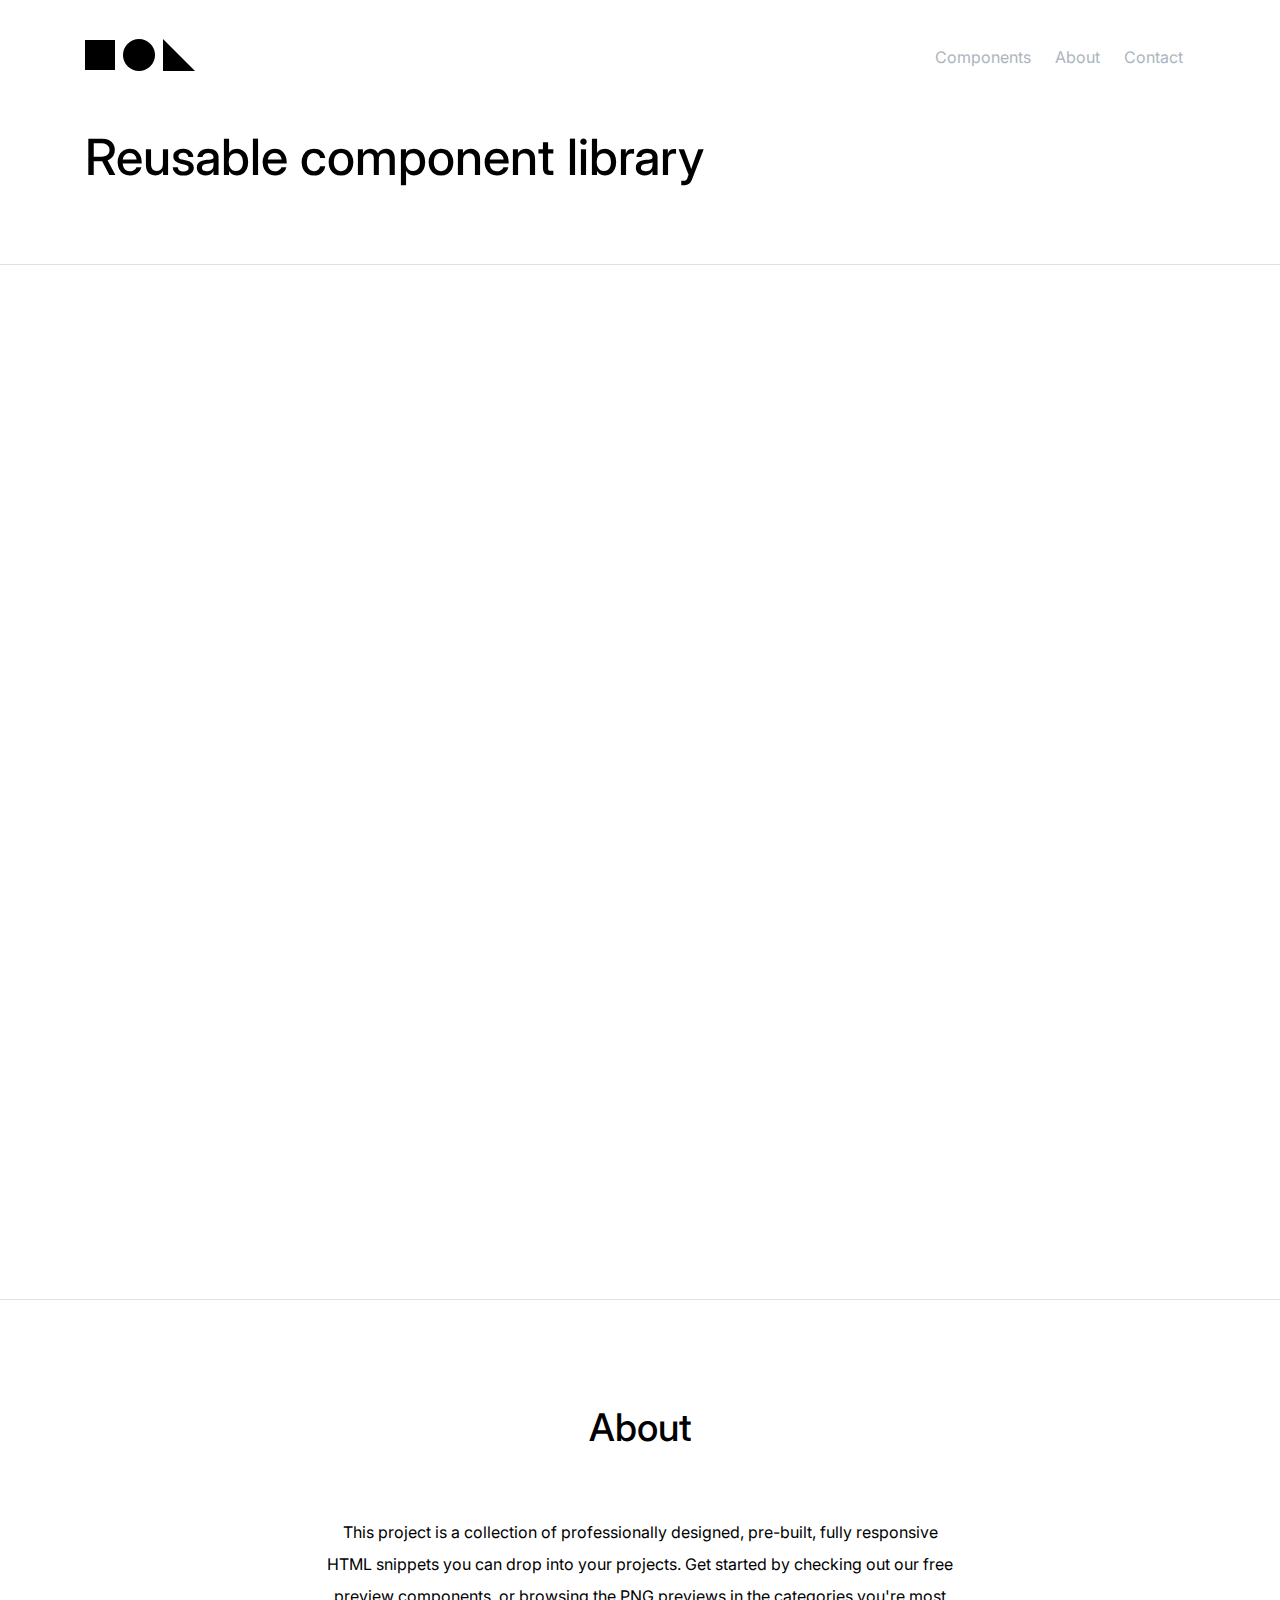
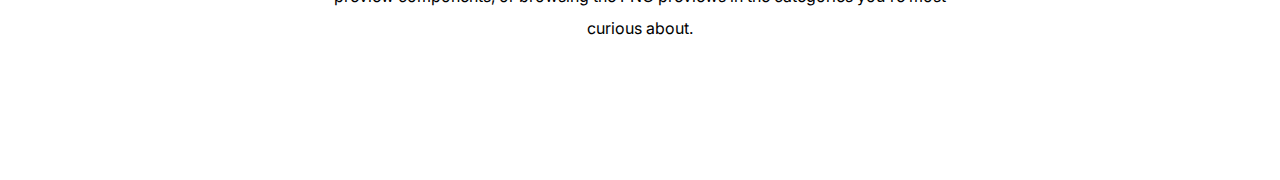
==== index.html @ dd619747 "lection-1 main page" ====
<!DOCTYPE html>
<!-- Главная страница -->
<html lang="ru">

<head>
    <link rel="stylesheet" href="./assets/css/main.css">
    <link rel="stylesheet" href="./components/header/header.css">
    <link rel="stylesheet" href="./components/page/page.css">
    <link rel="stylesheet" href="./components/footer/footer.css">
</head>

<body class="page">
    <header class="header">
        <div class="page__box  header_layout">
            <div class="menu menu_layout">
                <!-- Сделать меню списком! -->
                <div class="menu__logo menu__logo_layout">
                    
                        <a href="#" class="menu__logo-link">
                            <svg width="110" height="32" viewBox="0 0 110 32"  xmlns="http://www.w3.org/2000/svg">
                                <g>
                                <path d="m0 1h30v30h-30z"></path>
                                <rect height="32" rx="16" width="32" x="38"></rect>
                                <path d="m78 0 32 32h-32z"></path>
                                </g>
                            </svg>
                           
                            
                        </a>
                    
                </div>
                <ul class="menu__list menu__list_layout">
                    <li class="menu__list-item"><a href="#" class="menu__list-item-link">Components</a></li>
                    <li class="menu__list-item"><a href="#" class="menu__list-item-link">About</a></li>
                    <li class="menu__list-item"><a href="#" class="menu__list-item-link">Contact</a></li>
                </ul>
            </div>
            <h1 class="header__title header__title_layout">Reusable component library</h1>
        </div>
    </header>
    <main class="main">
        <div class="page__box">
            <section class="cards"></section>
        </div>
    </main>
    <footer class="footer">
        <div class="page__box footer_layout">
            <div class="footer__title footer_title_layout">About</div>
            <p class="footer__text footer__text_layout">This project is a collection of professionally designed, pre-built, fully responsive HTML snippets you can drop into your projects. Get started by checking out our free preview components, or browsing the PNG previews in the categories you're most curious about.</p>
        </div>
    </footer>
</body>

</html>
---- assets/css/main.css ----
@import '../fonts/fonts.css';
@import './normalise.css';

:root {
    --white: #ffffff;
    --black: #212429;
    --pink: #F784AD;
    --purple: #7048E8;
    --blue: #374FC7;
    --red: #F03D3E;
    --grey-1: #F8F9FA;
    --grey-2: #DDE2E5;
    --grey-3: #ACB5BD;
    --grey-4: #495057;

    --error: var(--red);
    --success: var(--blue);

    --primary: var(--blue);
    --secondary: var(--purple);
}

* {
    font-family: 'Roboto', sans-serif;
}
---- components/header/header.css ----
.header {
    width: 100%;
    background-color: #fff;
}

.header_layout {
    display: flex;
    flex-direction: column;
}

.menu_layout {
    display: flex;
    align-items: center;
    justify-content: space-between;
    padding: 25px 0 0;
}

.menu__logo_layout {
    display: flex;
}

.menu__logo-link {
    text-decoration: none;
}

.menu__list {
    list-style: none;
}

.menu__list_layout {
    display: flex;
    align-items: center;
}

.menu__list-item {
    padding: 0 12px;
}

.menu__list-item-link {
    font-family: Inter;
    font-weight: 400;
    font-style: normal;
    font-size: 1em;
    line-height: 2em;
    text-decoration: none;
    color: var(--grey-3);
}

.menu__list-item-link:hover {
    color: #212429;
}

.header__title {
    font-family: Inter;
    font-weight: 500;
    font-style: normal;
    font-size: 3.125em;
    margin: 0;
}

.header__title_layout {
    padding: 40px 0 77px;
}
---- components/page/page.css ----
.main {
height: 1036px;
border-top: 1px solid var(--grey-2);
border-bottom: 1px solid var(--grey-2);
}
---- components/footer/footer.css ----
.footer_layout {
    display: flex;
    flex-direction: column;
    align-items: center;
}

.footer__title{
    font-family: Inter;
    font-style: normal;
    font-weight: 500;
    font-size: 2.375em;
    line-height: 3em;
}

.footer_title_layout {
    padding: 70px 0 32px;
}

.footer__text {
    font-family: Inter;
    font-style: normal;
    font-weight: 400;
    font-size: 1em;
    line-height: 2em;
    text-align: center;
}

.footer__text_layout {
    width: 57.5%;
    padding: 0 0 136px;
    margin: 0;
}
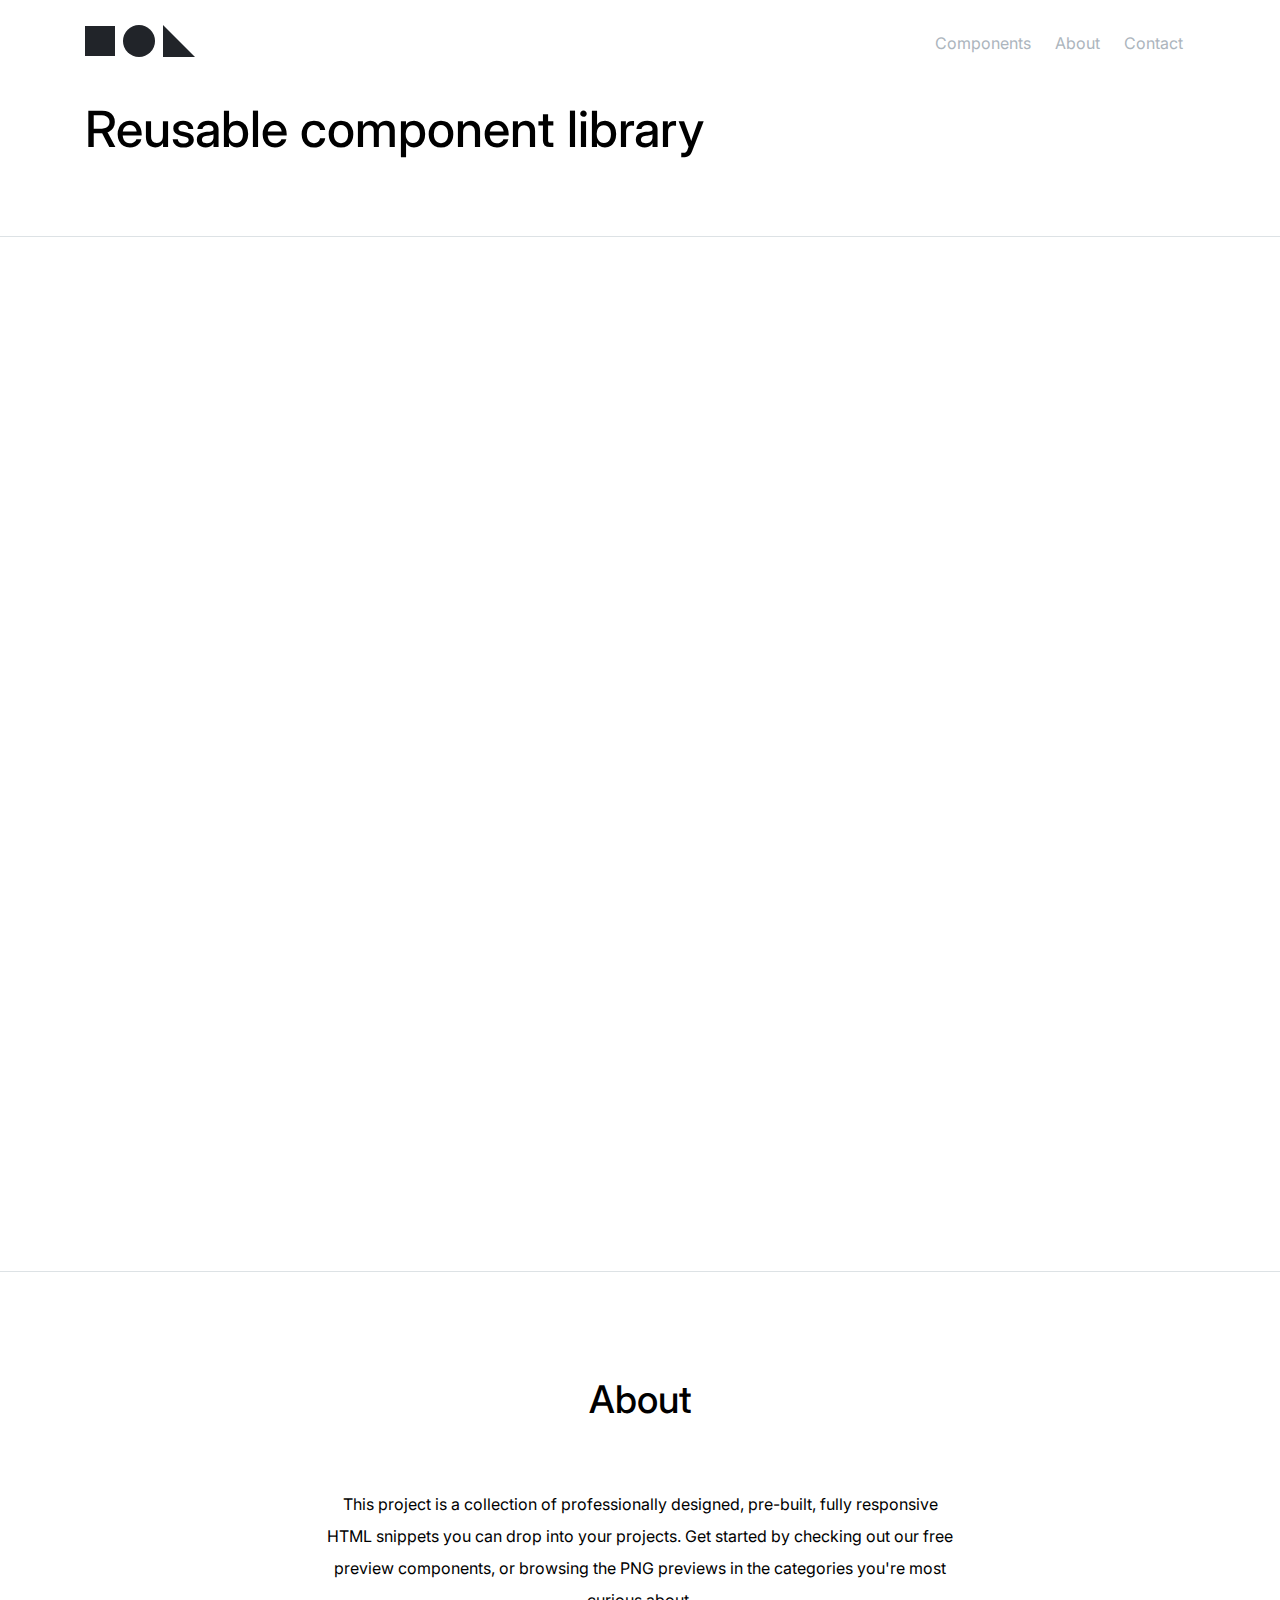
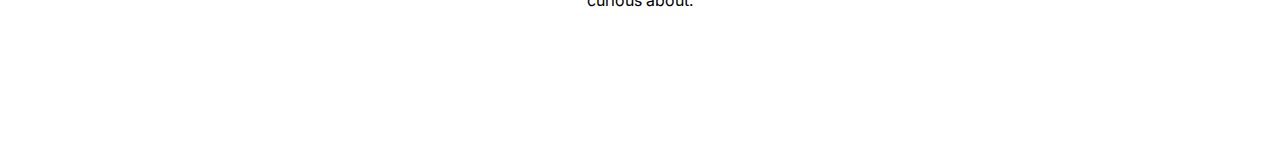
==== commit c21e4594: "Fixed <nav> and added nav component" ====
--- a/index.html
+++ b/index.html
@@ -5,6 +5,7 @@
 <head>
     <link rel="stylesheet" href="./assets/css/main.css">
     <link rel="stylesheet" href="./components/header/header.css">
+    <link rel="stylesheet" href="./components/nav/nav.css">
     <link rel="stylesheet" href="./components/page/page.css">
     <link rel="stylesheet" href="./components/footer/footer.css">
 </head>
@@ -12,28 +13,23 @@
 <body class="page">
     <header class="header">
         <div class="page__box  header_layout">
-            <div class="menu menu_layout">
-                <!-- Сделать меню списком! -->
-                <div class="menu__logo menu__logo_layout">
-                    
-                        <a href="#" class="menu__logo-link">
-                            <svg width="110" height="32" viewBox="0 0 110 32"  xmlns="http://www.w3.org/2000/svg">
-                                <g>
-                                <path d="m0 1h30v30h-30z"></path>
-                                <rect height="32" rx="16" width="32" x="38"></rect>
-                                <path d="m78 0 32 32h-32z"></path>
-                                </g>
+            <div class="header__inner-wrap header__inner-wrap_layuot">
+                <div class="header__logo header__logo_layout">
+                    <a href="#" class="header__logo-link">
+                        <svg width="110" height="32" viewBox="0 0 110 32" fill="none" xmlns="http://www.w3.org/2000/svg">
+                            <rect y="1" width="30" height="30" fill="#212429"/>
+                            <rect x="38" width="32" height="32" rx="16" fill="#212429"/>
+                            <path d="M78 0L110 32H78V0Z" fill="#212429"/>
                             </svg>
-                           
-                            
-                        </a>
-                    
+                    </a>
                 </div>
-                <ul class="menu__list menu__list_layout">
-                    <li class="menu__list-item"><a href="#" class="menu__list-item-link">Components</a></li>
-                    <li class="menu__list-item"><a href="#" class="menu__list-item-link">About</a></li>
-                    <li class="menu__list-item"><a href="#" class="menu__list-item-link">Contact</a></li>
-                </ul>
+                <nav class="menu">
+                    <ul class="menu__list menu__list_layout">
+                        <li class="menu__list-item"><a href="#" class="menu__list-item-link">Components</a></li>
+                        <li class="menu__list-item"><a href="#" class="menu__list-item-link">About</a></li>
+                        <li class="menu__list-item"><a href="#" class="menu__list-item-link">Contact</a></li>
+                    </ul>
+                </nav>
             </div>
             <h1 class="header__title header__title_layout">Reusable component library</h1>
         </div>
@@ -46,7 +42,10 @@
     <footer class="footer">
         <div class="page__box footer_layout">
             <div class="footer__title footer_title_layout">About</div>
-            <p class="footer__text footer__text_layout">This project is a collection of professionally designed, pre-built, fully responsive HTML snippets you can drop into your projects. Get started by checking out our free preview components, or browsing the PNG previews in the categories you're most curious about.</p>
+            <p class="footer__text footer__text_layout">This project is a collection of professionally designed,
+                pre-built, fully responsive HTML snippets you can drop into your projects. Get started by checking out
+                our free preview components, or browsing the PNG previews in the categories you're most curious about.
+            </p>
         </div>
     </footer>
 </body>
--- a/components/header/header.css
+++ b/components/header/header.css
@@ -8,47 +8,22 @@
     flex-direction: column;
 }
 
-.menu_layout {
+.header__inner-wrap_layuot {
     display: flex;
     align-items: center;
     justify-content: space-between;
     padding: 25px 0 0;
 }
 
-.menu__logo_layout {
+.header__logo_layout {
     display: flex;
 }
 
-.menu__logo-link {
+.header__logo-link {
     text-decoration: none;
 }
 
-.menu__list {
-    list-style: none;
-}
 
-.menu__list_layout {
-    display: flex;
-    align-items: center;
-}
-
-.menu__list-item {
-    padding: 0 12px;
-}
-
-.menu__list-item-link {
-    font-family: Inter;
-    font-weight: 400;
-    font-style: normal;
-    font-size: 1em;
-    line-height: 2em;
-    text-decoration: none;
-    color: var(--grey-3);
-}
-
-.menu__list-item-link:hover {
-    color: #212429;
-}
 
 .header__title {
     font-family: Inter;
--- a/components/nav/nav.css
+++ b/components/nav/nav.css
@@ -0,0 +1,28 @@
+.menu__list {
+    list-style: none;
+}
+
+.menu__list_layout {
+    display: flex;
+    align-items: center;
+    padding: 0;
+    margin: 0;
+}
+
+.menu__list-item {
+    padding: 0 12px;
+}
+
+.menu__list-item-link {
+    font-family: Inter;
+    font-weight: 400;
+    font-style: normal;
+    font-size: 1em;
+    line-height: 2em;
+    text-decoration: none;
+    color: var(--grey-3);
+}
+
+.menu__list-item-link:hover {
+    color: #212429;
+}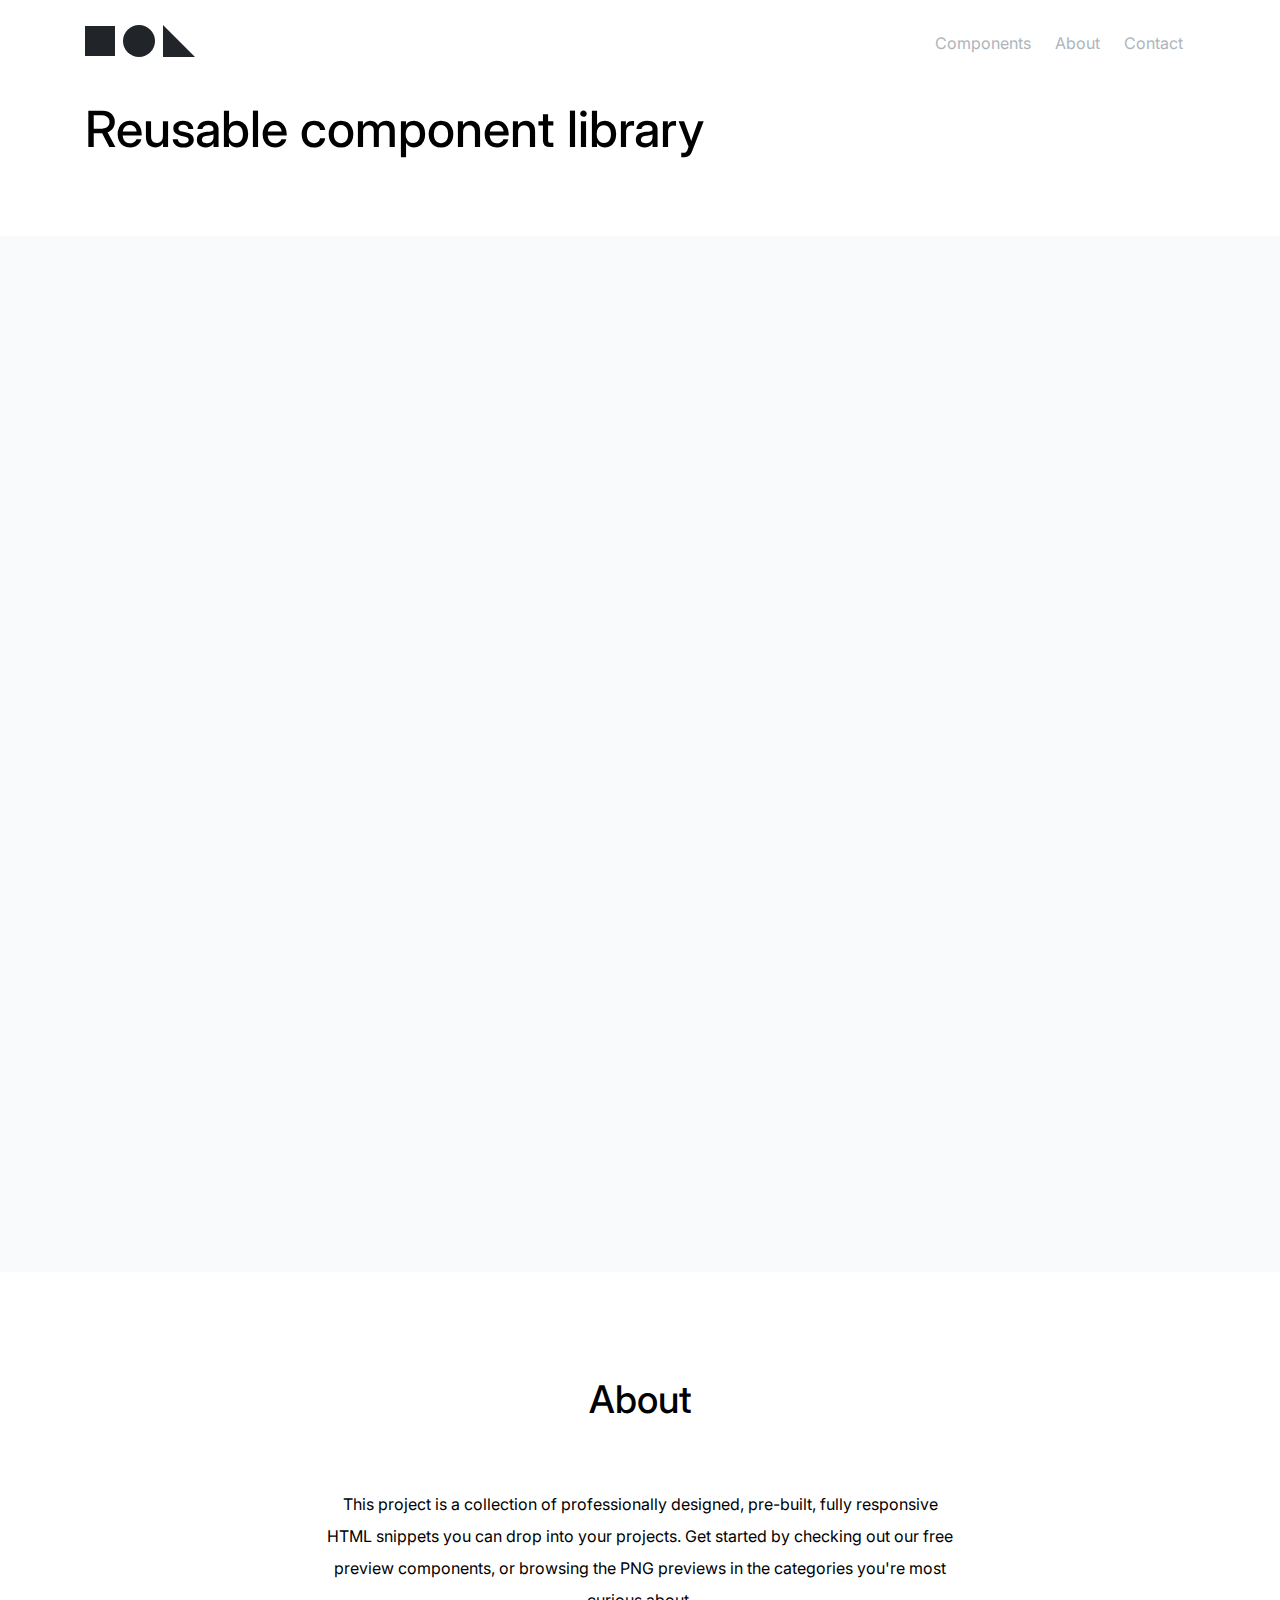
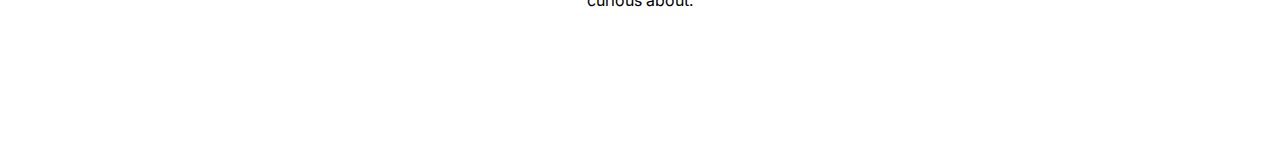
==== commit 97267c57: "Removed max-width for .page, added var css for background section <main></main>" ====
--- a/index.html
+++ b/index.html
@@ -11,8 +11,8 @@
 </head>
 
 <body class="page">
-    <header class="header">
-        <div class="page__box  header_layout">
+    <header class="header header_layout">
+        <div class="page__box">
             <div class="header__inner-wrap header__inner-wrap_layuot">
                 <div class="header__logo header__logo_layout">
                     <a href="#" class="header__logo-link">
@@ -23,7 +23,7 @@
                             </svg>
                     </a>
                 </div>
-                <nav class="menu">
+                <nav class="menu menu_layout">
                     <ul class="menu__list menu__list_layout">
                         <li class="menu__list-item"><a href="#" class="menu__list-item-link">Components</a></li>
                         <li class="menu__list-item"><a href="#" class="menu__list-item-link">About</a></li>
@@ -40,12 +40,14 @@
         </div>
     </main>
     <footer class="footer">
-        <div class="page__box footer_layout">
-            <div class="footer__title footer_title_layout">About</div>
+        <div class="page__box">
+            <div class="footer__inner-wrap footer__inner-wrap_layuot">
+                <h2 class="footer__title footer_title_layout">About</h2>
             <p class="footer__text footer__text_layout">This project is a collection of professionally designed,
                 pre-built, fully responsive HTML snippets you can drop into your projects. Get started by checking out
                 our free preview components, or browsing the PNG previews in the categories you're most curious about.
             </p>
+            </div>
         </div>
     </footer>
 </body>
--- a/assets/css/main.css
+++ b/assets/css/main.css
@@ -18,6 +18,8 @@
 
     --primary: var(--blue);
     --secondary: var(--purple);
+
+    --bgColor-mainSection: #F9FAFC;
 }
 
 * {
--- a/components/page/page.css
+++ b/components/page/page.css
@@ -1,5 +1,4 @@
 .main {
 height: 1036px;
-border-top: 1px solid var(--grey-2);
-border-bottom: 1px solid var(--grey-2);
+background-color: var(--bgColor-mainSection);
 }--- a/components/footer/footer.css
+++ b/components/footer/footer.css
@@ -1,4 +1,4 @@
-.footer_layout {
+.footer__inner-wrap_layuot {
     display: flex;
     flex-direction: column;
     align-items: center;
@@ -14,6 +14,7 @@
 
 .footer_title_layout {
     padding: 70px 0 32px;
+    margin: 0;
 }
 
 .footer__text {
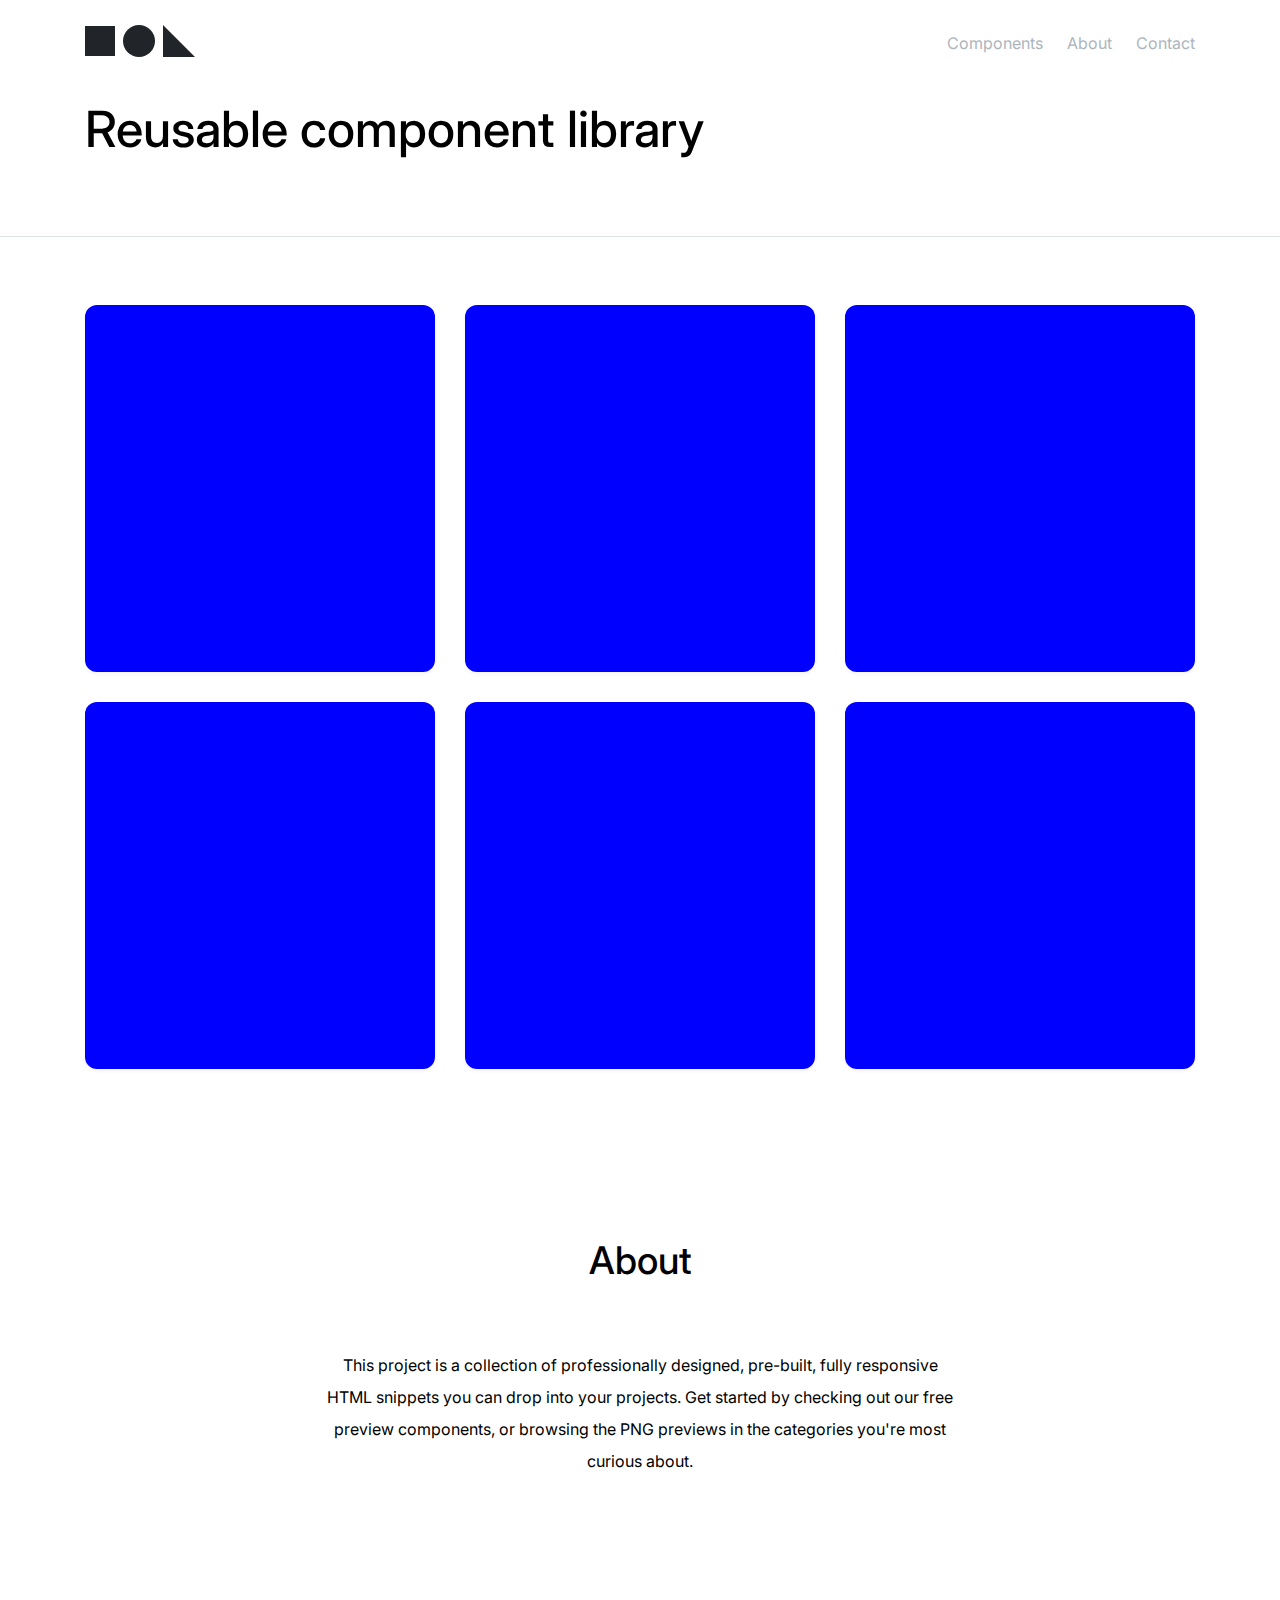
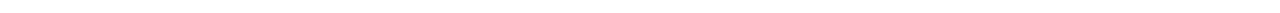
==== commit b293bcac: "Cards on the main page" ====
--- a/index.html
+++ b/index.html
@@ -3,51 +3,61 @@
 <html lang="ru">
 
 <head>
+    <meta name="viewport" content="width=device-width, initial-scale=1">
     <link rel="stylesheet" href="./assets/css/main.css">
     <link rel="stylesheet" href="./components/header/header.css">
     <link rel="stylesheet" href="./components/nav/nav.css">
     <link rel="stylesheet" href="./components/page/page.css">
+    <link rel="stylesheet" href="./components/preview/preview-flex.css">
     <link rel="stylesheet" href="./components/footer/footer.css">
 </head>
 
 <body class="page">
-    <header class="header header_layout">
-        <div class="page__box">
-            <div class="header__inner-wrap header__inner-wrap_layuot">
-                <div class="header__logo header__logo_layout">
+    <header class="header">
+        <div class="page__box header__layuot">
+            <div class="header__container">
+                <div class="header__logo">
                     <a href="#" class="header__logo-link">
-                        <svg width="110" height="32" viewBox="0 0 110 32" fill="none" xmlns="http://www.w3.org/2000/svg">
-                            <rect y="1" width="30" height="30" fill="#212429"/>
-                            <rect x="38" width="32" height="32" rx="16" fill="#212429"/>
-                            <path d="M78 0L110 32H78V0Z" fill="#212429"/>
-                            </svg>
+                        <svg width="110" height="32" viewBox="0 0 110 32" fill="none"
+                            xmlns="http://www.w3.org/2000/svg">
+                            <rect y="1" width="30" height="30" fill="#212429" />
+                            <rect x="38" width="32" height="32" rx="16" fill="#212429" />
+                            <path d="M78 0L110 32H78V0Z" fill="#212429" />
+                        </svg>
                     </a>
                 </div>
-                <nav class="menu menu_layout">
-                    <ul class="menu__list menu__list_layout">
-                        <li class="menu__list-item"><a href="#" class="menu__list-item-link">Components</a></li>
-                        <li class="menu__list-item"><a href="#" class="menu__list-item-link">About</a></li>
-                        <li class="menu__list-item"><a href="#" class="menu__list-item-link">Contact</a></li>
+                <nav class="menu">
+                    <ul class="menu__list">
+                        <li class="menu__item"><a href="#" class="menu__item-link">Components</a></li>
+                        <li class="menu__item"><a href="#" class="menu__item-link">About</a></li>
+                        <li class="menu__item"><a href="#" class="menu__item-link">Contact</a></li>
                     </ul>
                 </nav>
             </div>
-            <h1 class="header__title header__title_layout">Reusable component library</h1>
+            <h1 class="header__title">Reusable component library</h1>
         </div>
     </header>
     <main class="main">
-        <div class="page__box">
-            <section class="cards"></section>
+        <div class="preview-flex">
+            <div class="page__box">
+                <div class="preview-flex_container">
+                    <div class="preview-flex__card"></div>
+                    <div class="preview-flex__card"></div>
+                    <div class="preview-flex__card"></div>
+                    <div class="preview-flex__card"></div>
+                    <div class="preview-flex__card"></div>
+                    <div class="preview-flex__card"></div>
+                </div>
+            </div>
         </div>
     </main>
     <footer class="footer">
-        <div class="page__box">
-            <div class="footer__inner-wrap footer__inner-wrap_layuot">
-                <h2 class="footer__title footer_title_layout">About</h2>
-            <p class="footer__text footer__text_layout">This project is a collection of professionally designed,
+        <div class="page__box footer__layuot">
+            <h2 class="footer__title">About</h2>
+            <p class="footer__description">This project is a collection of professionally designed,
                 pre-built, fully responsive HTML snippets you can drop into your projects. Get started by checking out
                 our free preview components, or browsing the PNG previews in the categories you're most curious about.
             </p>
-            </div>
         </div>
     </footer>
 </body>
--- a/assets/css/main.css
+++ b/assets/css/main.css
@@ -19,8 +19,9 @@
     --primary: var(--blue);
     --secondary: var(--purple);
 
-    --bgColor-mainSection: #F9FAFC;
+    --text-secondary: var(--grey-3);
 }
+
 
 * {
     font-family: 'Roboto', sans-serif;
--- a/components/header/header.css
+++ b/components/header/header.css
@@ -1,29 +1,25 @@
 .header {
     width: 100%;
-    background-color: #fff;
+    background-color: var(--white);
+    border-bottom: 1px solid var(--grey-2);
 }
 
-.header_layout {
+.header__layuot {
     display: flex;
     flex-direction: column;
+    padding-top: 25px;
 }
 
-.header__inner-wrap_layuot {
+.header__container {
     display: flex;
     align-items: center;
     justify-content: space-between;
-    padding: 25px 0 0;
-}
-
-.header__logo_layout {
-    display: flex;
 }
 
 .header__logo-link {
+    display: block;
     text-decoration: none;
 }
-
-
 
 .header__title {
     font-family: Inter;
@@ -31,8 +27,5 @@
     font-style: normal;
     font-size: 3.125em;
     margin: 0;
-}
-
-.header__title_layout {
     padding: 40px 0 77px;
 }--- a/components/nav/nav.css
+++ b/components/nav/nav.css
@@ -1,19 +1,16 @@
 .menu__list {
+    display: flex;
+    align-items: center;
+    padding: 0;
+    margin: 0 0 0 1.875em;;
     list-style: none;
 }
 
-.menu__list_layout {
-    display: flex;
-    align-items: center;
-    padding: 0;
-    margin: 0;
+.menu__item {
+    margin-left: 24px;;
 }
 
-.menu__list-item {
-    padding: 0 12px;
-}
-
-.menu__list-item-link {
+.menu__item-link {
     font-family: Inter;
     font-weight: 400;
     font-style: normal;
@@ -23,6 +20,6 @@
     color: var(--grey-3);
 }
 
-.menu__list-item-link:hover {
-    color: #212429;
+.menu__item-link:hover {
+    color: var(--menu-hover-color);
 }--- a/components/page/page.css
+++ b/components/page/page.css
@@ -1,4 +1,3 @@
 .main {
-height: 1036px;
-background-color: var(--bgColor-mainSection);
+    background-color: var(--bgColor-mainSection);
 }--- a/components/preview/preview-flex.css
+++ b/components/preview/preview-flex.css
@@ -0,0 +1,19 @@
+.preview-flex {
+    width: 100%;
+    padding: 53px 0 49px;
+}
+
+.preview-flex_container {
+    display: flex;
+    flex-wrap: wrap;
+    margin: 0 -15px;
+}
+
+.preview-flex__card {
+    flex: 1 1 30%;
+    height: 367px;
+    background: blue;
+    box-shadow: 0px 2px 4px rgba(33, 36, 41, 0.05);
+    border-radius: 12px;
+    margin: 15px;
+}
--- a/components/footer/footer.css
+++ b/components/footer/footer.css
@@ -1,4 +1,4 @@
-.footer__inner-wrap_layuot {
+.footer__layuot {
     display: flex;
     flex-direction: column;
     align-items: center;
@@ -10,23 +10,17 @@
     font-weight: 500;
     font-size: 2.375em;
     line-height: 3em;
-}
-
-.footer_title_layout {
     padding: 70px 0 32px;
     margin: 0;
 }
 
-.footer__text {
+.footer__description {
     font-family: Inter;
     font-style: normal;
     font-weight: 400;
     font-size: 1em;
     line-height: 2em;
     text-align: center;
-}
-
-.footer__text_layout {
     width: 57.5%;
     padding: 0 0 136px;
     margin: 0;
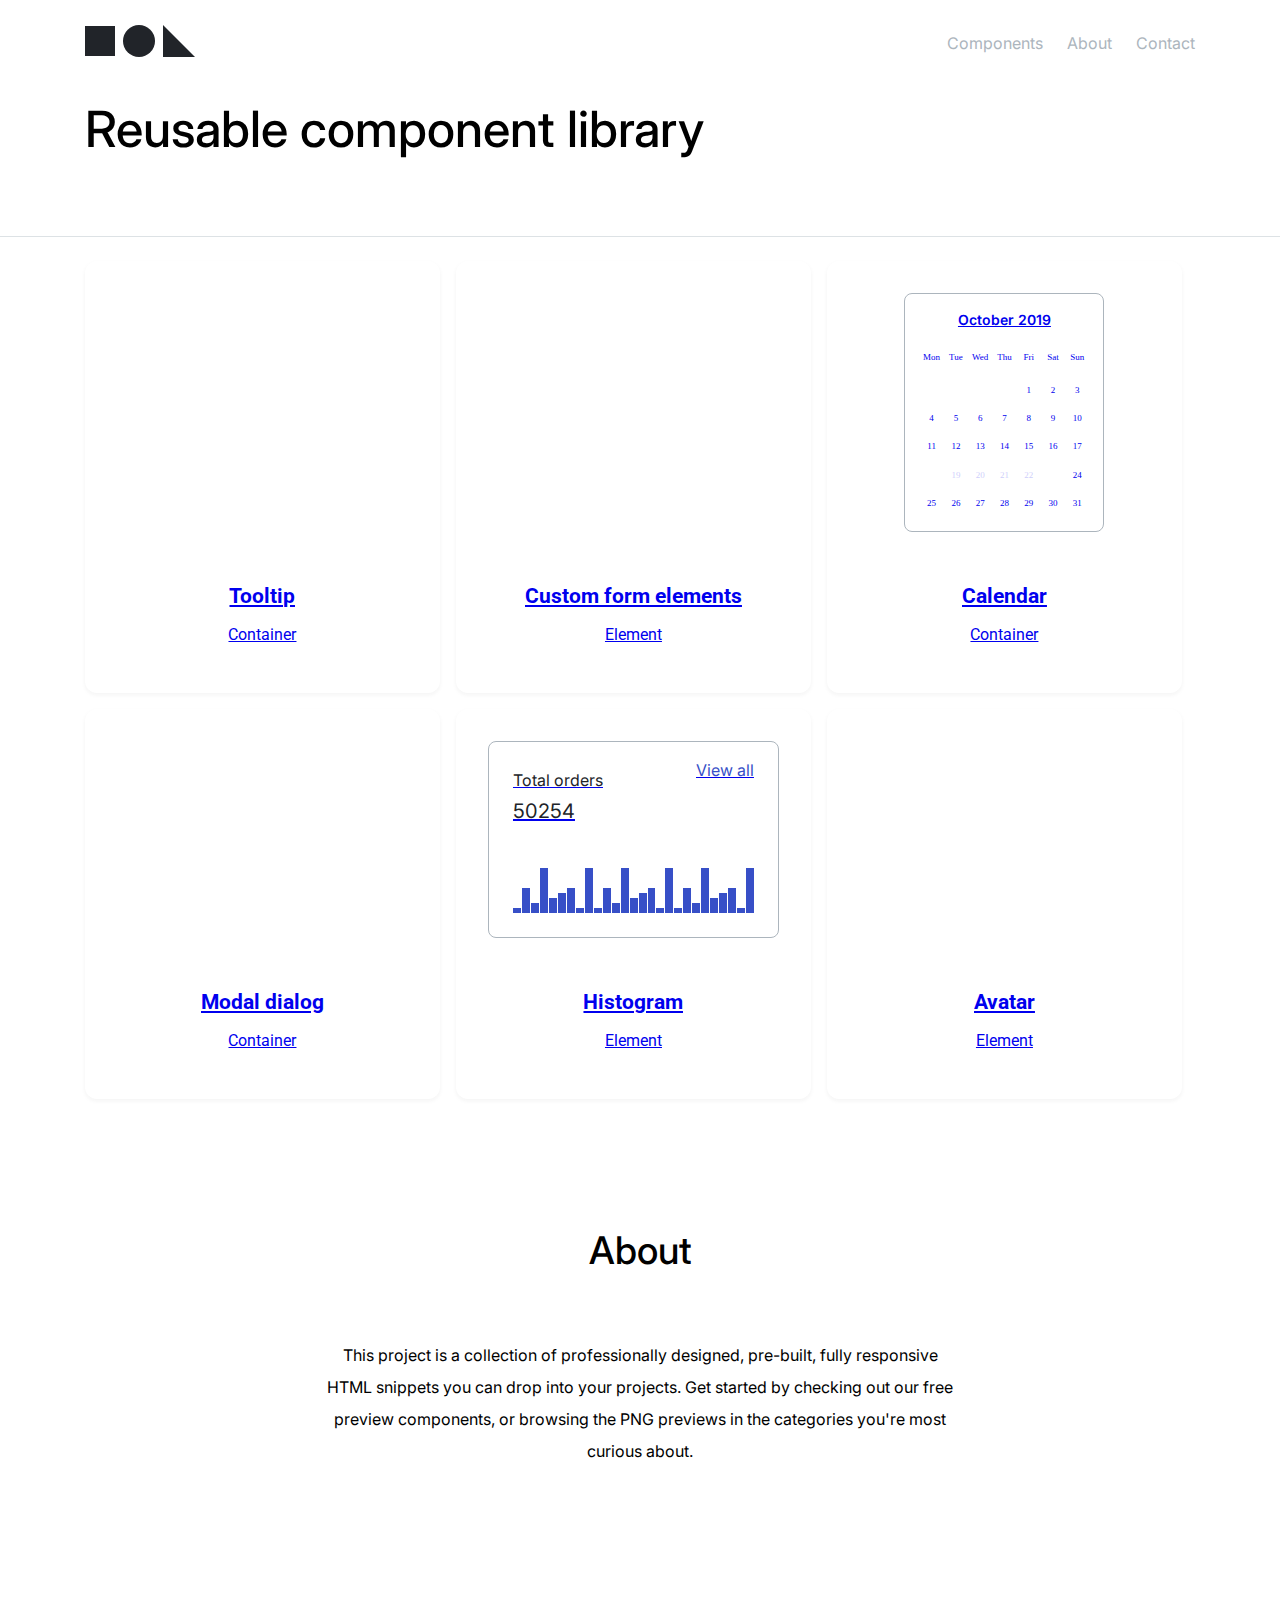
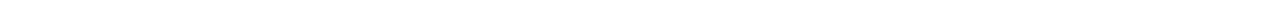
==== commit e9c88f8d: "Сhanges-v1 according to the mentor's comments" ====
--- a/index.html
+++ b/index.html
@@ -8,7 +8,11 @@
     <link rel="stylesheet" href="./components/header/header.css">
     <link rel="stylesheet" href="./components/nav/nav.css">
     <link rel="stylesheet" href="./components/page/page.css">
-    <link rel="stylesheet" href="./components/preview/preview-flex.css">
+    <link rel="stylesheet" href="./components/card/card.css">
+    <link rel="stylesheet" href="./components/card/card-grid.css">
+    <!-- <link rel="stylesheet" href="./components/preview/preview-flex.css"> -->
+    <link rel="stylesheet" href="./components/card-calendar/card-calendar.css">
+    <link rel="stylesheet" href="./components/card-histogram/card-histogram.css">
     <link rel="stylesheet" href="./components/footer/footer.css">
 </head>
 
@@ -38,16 +42,151 @@
         </div>
     </header>
     <main class="main">
-        <div class="preview-flex">
-            <div class="page__box">
-                <div class="preview-flex_container">
-                    <div class="preview-flex__card"></div>
-                    <div class="preview-flex__card"></div>
-                    <div class="preview-flex__card"></div>
-                    <div class="preview-flex__card"></div>
-                    <div class="preview-flex__card"></div>
-                    <div class="preview-flex__card"></div>
-                </div>
+        <div class="page__box">
+            <!-- grid container -->
+            <div class="card-grid">
+                <!-- Tooltip component -->
+                <a href="#" class="card">
+                    <div class="card__body"></div>
+                    <div class="card__footer">
+                        <h4 class="card__title">Tooltip</h4>
+                        <p>Container</p>
+                    </div>
+                </a>
+                <!-- form component -->
+                <a href="#" class="card">
+                    <div class="card__body"></div>
+                    <div class="card__footer">
+                        <h4 class="card__title">Custom form elements</h4>
+                        <p>Element</p>
+                    </div>
+                </a>
+                <!-- calendar component -->
+                <a href="#" class="card">
+                    <div class="card__body">
+                        <div class="calendar calendar_size_mini">
+                            <div class="calendar__inner">
+                                <div class="calendar__header">October 2019</div>
+                                <div class="calendar__body">
+                                    <div class="calendar__body-inner">
+                                        <span class="calendar__item calendar__item_day">Mon</span>
+                                        <span class="calendar__item calendar__item_day">Tue</span>
+                                        <span class="calendar__item calendar__item_day">Wed</span>
+                                        <span class="calendar__item calendar__item_day">Thu</span>
+                                        <span class="calendar__item calendar__item_day">Fri</span>
+                                        <span class="calendar__item calendar__item_day">Sat</span>
+                                        <span class="calendar__item calendar__item_day">Sun</span>
+                                        <span class="calendar__item"></span>
+                                        <span class="calendar__item"></span>
+                                        <span class="calendar__item"></span>
+                                        <span class="calendar__item"></span>
+                                        <span class="calendar__item">1</span>
+                                        <span class="calendar__item">2</span>
+                                        <span class="calendar__item">3</span>
+                                        <span class="calendar__item">4</span>
+                                        <span class="calendar__item">5</span>
+                                        <span class="calendar__item">6</span>
+                                        <span class="calendar__item">7</span>
+                                        <span class="calendar__item">8</span>
+                                        <span class="calendar__item">9</span>
+                                        <span class="calendar__item">10</span>
+                                        <span class="calendar__item">11</span>
+                                        <span class="calendar__item">12</span>
+                                        <span class="calendar__item">13</span>
+                                        <span class="calendar__item">14</span>
+                                        <span class="calendar__item">15</span>
+                                        <span class="calendar__item">16</span>
+                                        <span class="calendar__item">17</span>
+                                        <span class="calendar__item calendar__item_active">18</span>
+                                        <span class="calendar__item calendar__item_between-active">19</span>
+                                        <span class="calendar__item calendar__item_between-active">20</span>
+                                        <span class="calendar__item calendar__item_between-active">21</span>
+                                        <span class="calendar__item calendar__item_between-active">22</span>
+                                        <span class="calendar__item calendar__item_active">23</span>
+                                        <span class="calendar__item">24</span>
+                                        <span class="calendar__item">25</span>
+                                        <span class="calendar__item">26</span>
+                                        <span class="calendar__item">27</span>
+                                        <span class="calendar__item">28</span>
+                                        <span class="calendar__item">29</span>
+                                        <span class="calendar__item">30</span>
+                                        <span class="calendar__item">31</span>
+                                    </div>
+                                </div>
+                            </div>
+
+                        </div>
+                    </div>
+                    <div class="card__footer">
+                        <h4 class="card__title">Calendar</h4>
+                        <p>Container</p>
+                    </div>
+                </a>
+                <!-- modal dialog component -->
+                <a href="#" class="card">
+                    <div class="card__body"></div>
+                    <div class="card__footer">
+                        <h4 class="card__title">Modal dialog</h4>
+                        <p>Container</p>
+                    </div>
+                </a>
+                <!-- histogram component -->
+                <a href="#" class="card">
+                    <div class="card__body">
+                        <setion class="histogram">
+                            <div class="histogram__container">
+                                <div class="histogram__left-container">
+                                    <h1 class="histogram__header">Total orders</h1>
+                                    <span class="histogram__total">50254</span>
+                                </div>
+                                <object data="" type="">
+                                    <a href="#" class="histogram__link">View all</a>
+                                </object>
+                            </div>
+                            <div class="histogram__bars">
+                                <div class="histogram__bar" style="height: 10%"></div>
+                                <div class="histogram__bar" style="height: 50%"></div>
+                                <div class="histogram__bar" style="height: 20%"></div>
+                                <div class="histogram__bar" style="height: 90%"></div>
+                                <div class="histogram__bar" style="height: 30%"></div>
+                                <div class="histogram__bar" style="height: 40%"></div>
+                                <div class="histogram__bar" style="height: 50%"></div>
+                                <div class="histogram__bar" style="height: 10%"></div>
+                                <div class="histogram__bar" style="height: 90%"></div>
+                                <div class="histogram__bar" style="height: 10%"></div>
+                                <div class="histogram__bar" style="height: 50%"></div>
+                                <div class="histogram__bar" style="height: 20%"></div>
+                                <div class="histogram__bar" style="height: 90%"></div>
+                                <div class="histogram__bar" style="height: 30%"></div>
+                                <div class="histogram__bar" style="height: 40%"></div>
+                                <div class="histogram__bar" style="height: 50%"></div>
+                                <div class="histogram__bar" style="height: 10%"></div>
+                                <div class="histogram__bar" style="height: 90%"></div>
+                                <div class="histogram__bar" style="height: 10%"></div>
+                                <div class="histogram__bar" style="height: 50%"></div>
+                                <div class="histogram__bar" style="height: 20%"></div>
+                                <div class="histogram__bar" style="height: 90%"></div>
+                                <div class="histogram__bar" style="height: 30%"></div>
+                                <div class="histogram__bar" style="height: 40%"></div>
+                                <div class="histogram__bar" style="height: 50%"></div>
+                                <div class="histogram__bar" style="height: 10%"></div>
+                                <div class="histogram__bar" style="height: 90%"></div>
+                            </div>
+                        </setion>
+                    </div>
+                    <div class="card__footer">
+                        <h4 class="card__title">Histogram</h4>
+                        <p>Element</p>
+                    </div>
+                </a>
+                <!-- Avatar component -->
+                <a href="#" class="card">
+                    <div class="card__body"></div>
+                    <div class="card__footer">
+                        <h4 class="card__title">Avatar</h4>
+                        <p>Element</p>
+                    </div>
+                </a>
             </div>
         </div>
     </main>
--- a/components/card/card.css
+++ b/components/card/card.css
@@ -0,0 +1,31 @@
+.card {
+    display: flex;
+    flex-direction: column;
+    background: var(--white);
+    box-shadow: 0px 2px 4px rgba(33, 36, 41, 0.05);
+    border-radius: 12px;
+    padding: 2rem;
+}
+
+.card__body {
+    display: flex;
+    flex-direction: column;
+    align-items: center;
+    flex-grow: 1;
+}
+
+.card__footer {
+    display: flex;
+    flex-direction: column;
+    align-items: center;
+    margin-top: 1.5rem;
+}
+
+.card__title {
+    font-size: 21px;
+    margin-bottom: 2px;
+    max-width: 100%;
+    overflow: hidden;
+    text-overflow: ellipsis;
+    white-space: nowrap;
+}--- a/components/card/card-grid.css
+++ b/components/card/card-grid.css
@@ -0,0 +1,7 @@
+.card-grid {
+    display: grid;
+    grid-template-columns: repeat(3, calc(33.3333% - 15px));
+    grid-template-rows: repeat(auto-fill, minmax(350px, auto));
+    grid-gap: 16px;
+    margin: 1.5rem 0;
+}--- a/components/preview/preview-flex.css
+++ b/components/preview/preview-flex.css
@@ -1,16 +1,13 @@
 .preview-flex {
     width: 100%;
     padding: 53px 0 49px;
-}
-
-.preview-flex_container {
     display: flex;
     flex-wrap: wrap;
     margin: 0 -15px;
 }
 
 .preview-flex__card {
-    flex: 1 1 30%;
+    width: calc(33% - 30px);
     height: 367px;
     background: blue;
     box-shadow: 0px 2px 4px rgba(33, 36, 41, 0.05);
--- a/components/card-calendar/card-calendar.css
+++ b/components/card-calendar/card-calendar.css
@@ -0,0 +1,77 @@
+.calendar__inner {
+    position: relative;
+    width: 100%;
+    border: 1px solid var(--grey-3);
+    border-radius: 8px;
+}
+
+.calendar__header {
+    font-family: Inter;
+    font-style: normal;
+    font-weight: 600;
+    font-size: 20px;
+    line-height: 24px;
+    color: var(--calendar-txt-clr);
+    text-align: center;
+    /* margin-bottom: 20px; */
+    margin-bottom: 9%;
+}
+
+.calendar__body {
+    position: relative;
+    padding-bottom: 100%;
+}
+
+.calendar__body-inner {
+    position: absolute;
+    top: 0;
+    left: 0;
+    right: 0;
+    bottom: 0;
+    display: grid;
+    grid-template-columns: repeat(7, 1fr);
+}
+
+.calendar__item {
+    display: flex;
+    justify-content: center;
+    align-items: center;
+    font-family: Source Sans Pro;
+    font-style: normal;
+    font-weight: normal;
+    font-size: 9px;
+    line-height: 20px;
+    color: var(--calendar-txt-clr);
+}
+
+.calendar__item_day {
+    align-items: flex-start;
+}
+
+.calendar__item_active {
+    color: var(--white);
+    background: var(--calendar-active-day);
+}
+
+.calendar__item_between-active {
+    background: var(--calendar-between-active-clr);
+    opacity: 0.2;
+}
+
+.calendar_size_mini {
+    max-width: 200px;
+    width: 200px;
+    min-width: 75px;
+}
+
+.calendar_size_mini .calendar__item {
+    font-size: 9px;
+}
+
+.calendar_size_mini .calendar__inner{
+    padding: 7%;
+}
+
+.calendar_size_mini .calendar__header {
+    font-size: 14px;
+}--- a/components/card-histogram/card-histogram.css
+++ b/components/card-histogram/card-histogram.css
@@ -0,0 +1,73 @@
+.histogram {
+    width: 100%;
+    padding: 16px 24px 24px 24px;
+    background: var(--white);
+    border: 1px solid var(--grey-3);
+    border-radius: 8px;
+}
+
+.histogram__container {
+    display: flex;
+    justify-content: space-between;
+    margin-bottom: 39px;
+}
+
+.histogram__left-container {
+    display: flex;
+    flex-direction: column;
+}
+
+.histogram__header {
+    margin-bottom: 6px;
+    padding: 0;
+    font-family: Inter;
+    font-style: normal;
+    font-weight: normal;
+    font-size: 16px;
+    line-height: 24px;
+    white-space: nowrap;
+    color: var(--black);
+}
+
+.histogram__total {
+    font-family: Inter;
+    font-style: normal;
+    font-weight: normal;
+    font-size: 20px;
+    line-height: 26px;
+    color: var(--black);
+}
+
+.histogram__link {
+    font-family: Inter;
+    font-style: normal;
+    font-weight: normal;
+    font-size: 16px;
+    line-height: 24px;
+    white-space: nowrap;
+    text-align: right;
+    text-decoration: none;
+    padding-top: 3px;
+    color: var(--blue);
+}
+
+.histogram__bars {
+    display: flex;
+    justify-content: stretch;
+    flex-wrap: nowrap;
+    width: 100%;
+    align-items: flex-end;
+    flex-direction: row;
+    height: 50px;
+}
+
+.histogram__bar {
+    flex: 1 0 3.306%;
+    min-width: 0.810%;
+    margin-right: 1px;
+    background: var(--primary);
+}
+
+.histogram__bar:last-child {
+    margin-right: 0;
+}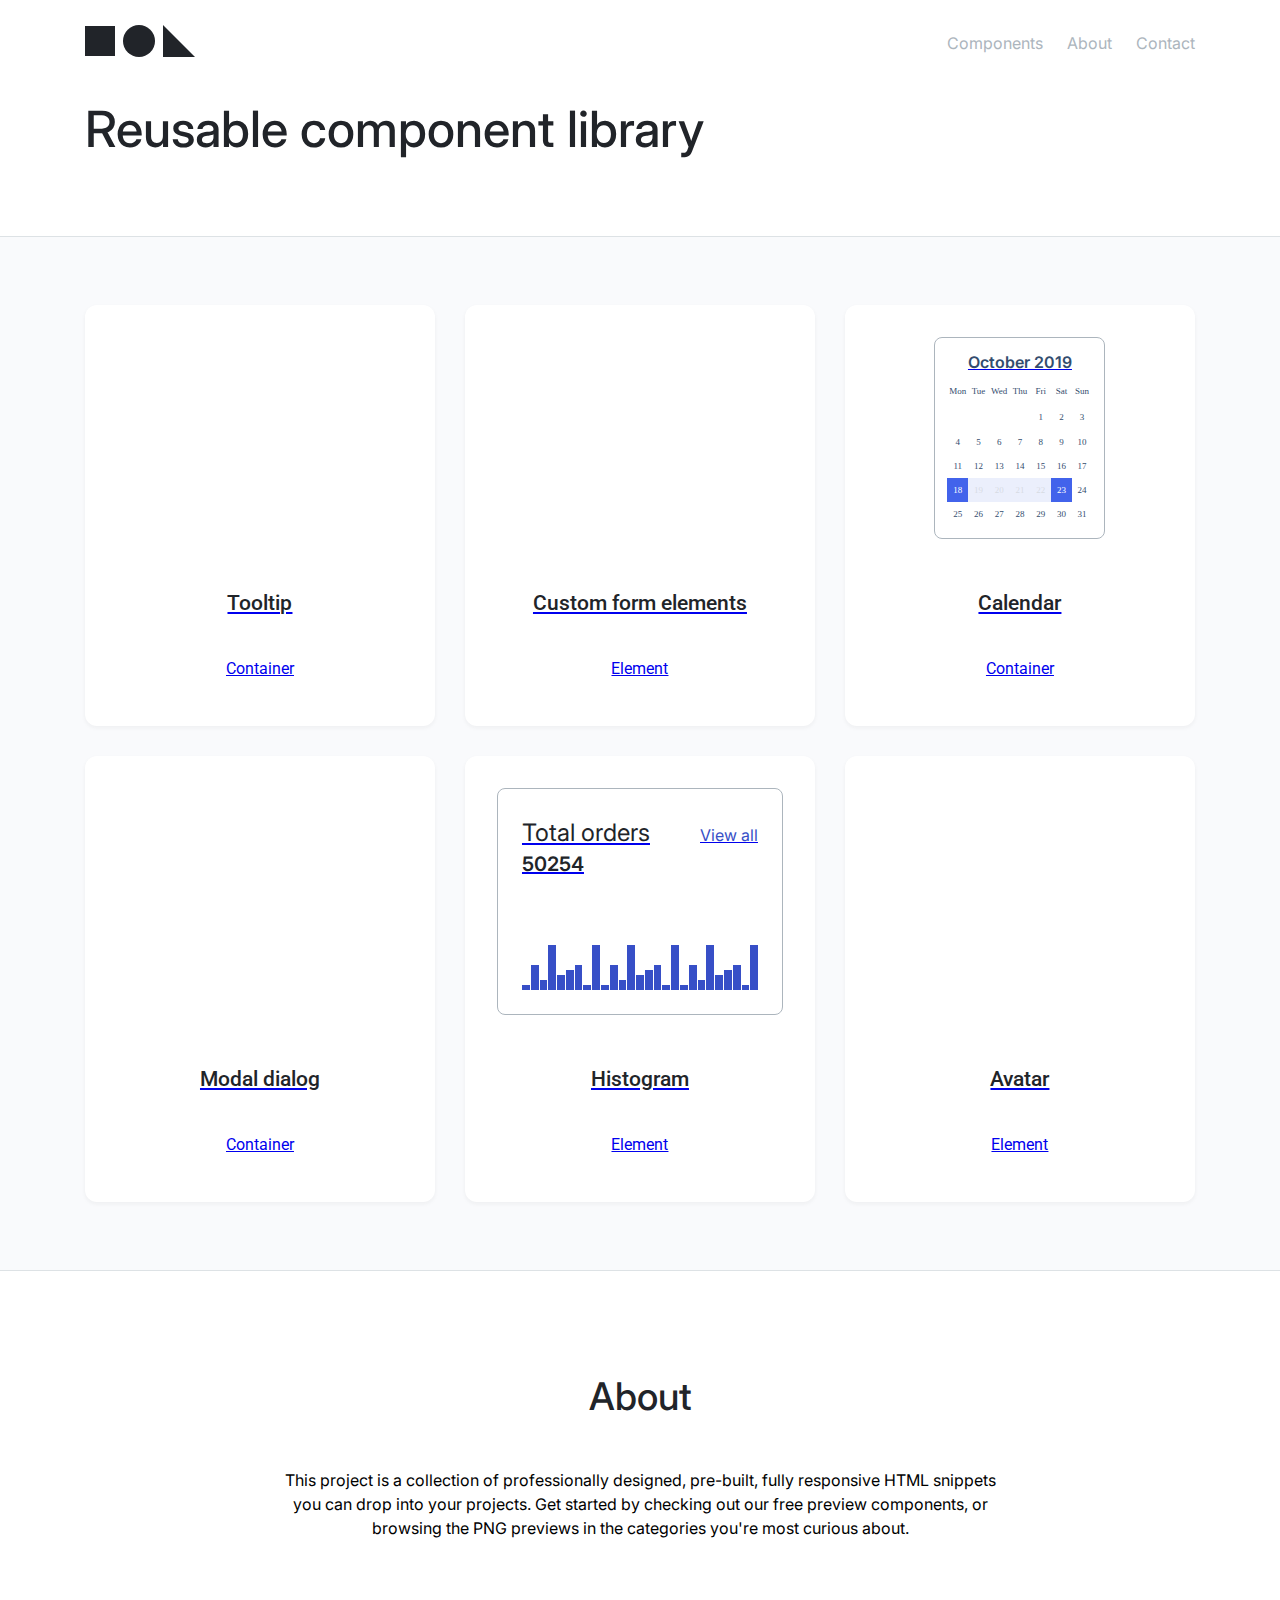
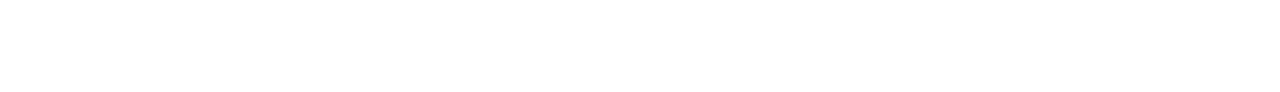
==== commit 9e07f2a2: "Applied the technique  mobile first" ====
--- a/index.html
+++ b/index.html
@@ -47,24 +47,24 @@
             <div class="card-grid">
                 <!-- Tooltip component -->
                 <a href="#" class="card">
-                    <div class="card__body"></div>
-                    <div class="card__footer">
+                    <div class="card__body card__body_sm"></div>
+                    <div class="card__footer card__footer_sm">
                         <h4 class="card__title">Tooltip</h4>
-                        <p>Container</p>
-                    </div>
-                </a>
-                <!-- form component -->
-                <a href="#" class="card">
-                    <div class="card__body"></div>
-                    <div class="card__footer">
+                        <p class="card__paragraph_sm">Container</p>
+                    </div>
+                </a>
+                <!-- Form component -->
+                <a href="#" class="card">
+                    <div class="card__body card__body_sm"></div>
+                    <div class="card__footer card__footer_sm">
                         <h4 class="card__title">Custom form elements</h4>
-                        <p>Element</p>
-                    </div>
-                </a>
-                <!-- calendar component -->
-                <a href="#" class="card">
-                    <div class="card__body">
-                        <div class="calendar calendar_size_mini">
+                        <p class="card__paragraph_sm">Element</p>
+                    </div>
+                </a>
+                <!-- Calendar component -->
+                <a href="#" class="card">
+                    <div class="card__body card__body_sm">
+                        <div class="calendar calendar_size">
                             <div class="calendar__inner">
                                 <div class="calendar__header">October 2019</div>
                                 <div class="calendar__body">
@@ -117,74 +117,76 @@
 
                         </div>
                     </div>
-                    <div class="card__footer">
+                    <div class="card__footer card__footer_sm">
                         <h4 class="card__title">Calendar</h4>
-                        <p>Container</p>
-                    </div>
-                </a>
-                <!-- modal dialog component -->
-                <a href="#" class="card">
-                    <div class="card__body"></div>
-                    <div class="card__footer">
+                        <p class="card__paragraph_sm">Container</p>
+                    </div>
+                </a>
+                <!-- Modal dialog component -->
+                <a href="#" class="card">
+                    <div class="card__body card__body_sm"></div>
+                    <div class="card__footer card__footer_sm">
                         <h4 class="card__title">Modal dialog</h4>
-                        <p>Container</p>
-                    </div>
-                </a>
-                <!-- histogram component -->
-                <a href="#" class="card">
-                    <div class="card__body">
-                        <setion class="histogram">
-                            <div class="histogram__container">
-                                <div class="histogram__left-container">
-                                    <h1 class="histogram__header">Total orders</h1>
-                                    <span class="histogram__total">50254</span>
+                        <p class="card__paragraph_sm">Container</p>
+                    </div>
+                </a>
+                <!-- Histogram component -->
+                <a href="#" class="card">
+                    <div class="card__body card__body_sm">
+                        <setion class="histogram histogram_size">
+                            <div class="histogram__inner">
+                                <div class="histogram__container">
+                                    <div class="histogram__left-container">
+                                        <h1 class="histogram__header">Total orders</h1>
+                                        <span class="histogram__total">50254</span>
+                                    </div>
+                                    <object data="" type="">
+                                        <a href="#" class="histogram__link">View all</a>
+                                    </object>
                                 </div>
-                                <object data="" type="">
-                                    <a href="#" class="histogram__link">View all</a>
-                                </object>
-                            </div>
-                            <div class="histogram__bars">
-                                <div class="histogram__bar" style="height: 10%"></div>
-                                <div class="histogram__bar" style="height: 50%"></div>
-                                <div class="histogram__bar" style="height: 20%"></div>
-                                <div class="histogram__bar" style="height: 90%"></div>
-                                <div class="histogram__bar" style="height: 30%"></div>
-                                <div class="histogram__bar" style="height: 40%"></div>
-                                <div class="histogram__bar" style="height: 50%"></div>
-                                <div class="histogram__bar" style="height: 10%"></div>
-                                <div class="histogram__bar" style="height: 90%"></div>
-                                <div class="histogram__bar" style="height: 10%"></div>
-                                <div class="histogram__bar" style="height: 50%"></div>
-                                <div class="histogram__bar" style="height: 20%"></div>
-                                <div class="histogram__bar" style="height: 90%"></div>
-                                <div class="histogram__bar" style="height: 30%"></div>
-                                <div class="histogram__bar" style="height: 40%"></div>
-                                <div class="histogram__bar" style="height: 50%"></div>
-                                <div class="histogram__bar" style="height: 10%"></div>
-                                <div class="histogram__bar" style="height: 90%"></div>
-                                <div class="histogram__bar" style="height: 10%"></div>
-                                <div class="histogram__bar" style="height: 50%"></div>
-                                <div class="histogram__bar" style="height: 20%"></div>
-                                <div class="histogram__bar" style="height: 90%"></div>
-                                <div class="histogram__bar" style="height: 30%"></div>
-                                <div class="histogram__bar" style="height: 40%"></div>
-                                <div class="histogram__bar" style="height: 50%"></div>
-                                <div class="histogram__bar" style="height: 10%"></div>
-                                <div class="histogram__bar" style="height: 90%"></div>
+                                <div class="histogram__bars">
+                                    <div class="histogram__bar" style="height: 10%"></div>
+                                    <div class="histogram__bar" style="height: 50%"></div>
+                                    <div class="histogram__bar" style="height: 20%"></div>
+                                    <div class="histogram__bar" style="height: 90%"></div>
+                                    <div class="histogram__bar" style="height: 30%"></div>
+                                    <div class="histogram__bar" style="height: 40%"></div>
+                                    <div class="histogram__bar" style="height: 50%"></div>
+                                    <div class="histogram__bar" style="height: 10%"></div>
+                                    <div class="histogram__bar" style="height: 90%"></div>
+                                    <div class="histogram__bar" style="height: 10%"></div>
+                                    <div class="histogram__bar" style="height: 50%"></div>
+                                    <div class="histogram__bar" style="height: 20%"></div>
+                                    <div class="histogram__bar" style="height: 90%"></div>
+                                    <div class="histogram__bar" style="height: 30%"></div>
+                                    <div class="histogram__bar" style="height: 40%"></div>
+                                    <div class="histogram__bar" style="height: 50%"></div>
+                                    <div class="histogram__bar" style="height: 10%"></div>
+                                    <div class="histogram__bar" style="height: 90%"></div>
+                                    <div class="histogram__bar" style="height: 10%"></div>
+                                    <div class="histogram__bar" style="height: 50%"></div>
+                                    <div class="histogram__bar" style="height: 20%"></div>
+                                    <div class="histogram__bar" style="height: 90%"></div>
+                                    <div class="histogram__bar" style="height: 30%"></div>
+                                    <div class="histogram__bar" style="height: 40%"></div>
+                                    <div class="histogram__bar" style="height: 50%"></div>
+                                    <div class="histogram__bar" style="height: 10%"></div>
+                                    <div class="histogram__bar" style="height: 90%"></div>
+                                </div>
                             </div>
                         </setion>
                     </div>
-                    <div class="card__footer">
+                    <div class="card__footer card__footer_sm">
                         <h4 class="card__title">Histogram</h4>
-                        <p>Element</p>
+                        <p class="card__paragraph_sm">Element</p>
                     </div>
                 </a>
                 <!-- Avatar component -->
                 <a href="#" class="card">
-                    <div class="card__body"></div>
-                    <div class="card__footer">
+                    <div class="card__body card__body_sm"></div>
+                    <div class="card__footer card__footer_sm">
                         <h4 class="card__title">Avatar</h4>
-                        <p>Element</p>
+                        <p class="card__paragraph_sm">Element</p>
                     </div>
                 </a>
             </div>
--- a/assets/css/main.css
+++ b/assets/css/main.css
@@ -1,5 +1,6 @@
 @import '../fonts/fonts.css';
 @import './normalise.css';
+@import './reset.css';
 
 :root {
     --white: #ffffff;
@@ -13,6 +14,8 @@
     --grey-3: #ACB5BD;
     --grey-4: #495057;
 
+    --font-color: var(--black);
+
     --error: var(--red);
     --success: var(--blue);
 
@@ -20,9 +23,49 @@
     --secondary: var(--purple);
 
     --text-secondary: var(--grey-3);
+    
+    --primary-hover: #2342C0;
+    --secondary-hover: #5028C6;
+    --alternate-hover: #212429;
+
+    --menu-hover-color: #212429;
+    --bgColor-mainSection: #F9FAFC;
+
+    --calendar-txt-clr: #334D6E;
+    --calendar-weekdays-clr: #90A0B7;
+    --calendar-active-day: #4263EB;
+    --calendar-between-active-clr: #A0B1F5;
+
+    --avatar-sm-width: 64px;
+    --avatar-sm-height: 64px;
+
+    --avatar-md-width: 102px;
+    --avatar-md-height: 102px;
+
+    --avatar-lrg-width: 128px;
+    --avatar-lrg-height: 128px;
 }
-
 
 * {
     font-family: 'Roboto', sans-serif;
 }
+
+h1, h2, h3, h4, h5, h6 {
+    color: var(--font-color);
+}
+
+h4 {
+    font-size: 20px;
+    line-height: 26px;
+}
+
+p {
+    font-size: 16px;
+    line-height: 24px;
+}
+
+img {
+    width: 100%;
+    height: 100%;
+    object-fit: cover;
+}--- a/components/header/header.css
+++ b/components/header/header.css
@@ -1,19 +1,18 @@
 .header {
     width: 100%;
     background-color: var(--white);
-    border-bottom: 1px solid var(--grey-2);
 }
 
 .header__layuot {
     display: flex;
     flex-direction: column;
-    padding-top: 25px;
+    padding-top: 1rem;
 }
 
 .header__container {
     display: flex;
     align-items: center;
-    justify-content: space-between;
+    justify-content: center;
 }
 
 .header__logo-link {
@@ -21,11 +20,31 @@
     text-decoration: none;
 }
 
+
+
 .header__title {
+    width: 100%;
     font-family: Inter;
-    font-weight: 500;
+    font-weight: normal;
     font-style: normal;
-    font-size: 3.125em;
+    font-size: 1.75rem;
     margin: 0;
-    padding: 40px 0 77px;
+    padding: 3rem 0 4.3125rem;;
+}
+
+@media screen and (min-width: 768px) {
+    .header__layuot {
+        padding-top: 1.5625rem;
+    }
+
+    .header__container {
+        justify-content: space-between;
+    }
+
+    .header__title {
+        font-weight: 500;
+        /* 50px */
+        font-size: 3.125rem;
+        padding: 2.5rem 0 4.8125rem;
+    }
 }--- a/components/nav/nav.css
+++ b/components/nav/nav.css
@@ -1,25 +1,38 @@
+.menu {
+    display: none;
+}
+
 .menu__list {
     display: flex;
     align-items: center;
     padding: 0;
-    margin: 0 0 0 1.875em;;
+    /* 30px */
+    margin: 0 0 0 1.875rem;
     list-style: none;
 }
 
 .menu__item {
-    margin-left: 24px;;
+    /* 24px */
+    margin-left: 1.5rem;
+    ;
 }
 
 .menu__item-link {
     font-family: Inter;
     font-weight: 400;
     font-style: normal;
-    font-size: 1em;
-    line-height: 2em;
+    font-size: 1rem;
+    line-height: 2rem;
     text-decoration: none;
     color: var(--grey-3);
 }
 
 .menu__item-link:hover {
     color: var(--menu-hover-color);
+}
+
+@media screen and (min-width: 768px) {
+    .menu {
+        display: block;
+    }
 }--- a/components/page/page.css
+++ b/components/page/page.css
@@ -1,3 +1,12 @@
 .main {
+    padding: 11px 0;
     background-color: var(--bgColor-mainSection);
+    border-top: 1px solid var(--grey-2);
+    border-bottom: 1px solid var(--grey-2);
+}
+
+@media screen and (min-width: 768px) {
+    .main {
+        padding: 34px 0;
+    }
 }--- a/components/card/card.css
+++ b/components/card/card.css
@@ -4,7 +4,8 @@
     background: var(--white);
     box-shadow: 0px 2px 4px rgba(33, 36, 41, 0.05);
     border-radius: 12px;
-    padding: 2rem;
+    overflow: hidden;
+    padding: 0;
 }
 
 .card__body {
@@ -12,20 +13,78 @@
     flex-direction: column;
     align-items: center;
     flex-grow: 1;
+    border-bottom: 1px solid var(--grey-3);
+}
+
+.card__body_sm {
+    padding: 10px 16px 0;
 }
 
 .card__footer {
     display: flex;
     flex-direction: column;
     align-items: center;
-    margin-top: 1.5rem;
+    margin-top: 12px;
+}
+
+.card__footer_sm {
+    padding: 0 16px 10px;
 }
 
 .card__title {
-    font-size: 21px;
-    margin-bottom: 2px;
+    width: 100%;
+    font-family: Roboto;
+    font-style: normal;
+    font-weight: 500;
+    /* 16px */
+    font-size: 1rem;
+    /* 24px */
+    line-height: 1.5rem;
     max-width: 100%;
     overflow: hidden;
+    text-align: center;
     text-overflow: ellipsis;
     white-space: nowrap;
+}
+
+.card__paragraph_sm {
+    font-family: Roboto;
+    font-style: normal;
+    font-weight: normal;
+    font-size: 0.875rem;
+    /* 14px */
+    line-height: 1.375rem;
+    line-height: 19px;
+    text-align: center;
+}
+
+@media screen and (min-width: 768px) {
+    .card {
+        /* 32px */
+        padding: 2rem;
+    }
+    
+    .card__body {
+        border-bottom: none;
+    }
+
+    .card__body_sm,
+    .card__footer_sm {
+        padding: 0;
+    }
+    
+    .card__title {
+        /* 21px */
+        font-size: 1.3125rem;
+        ;
+    }
+
+    .card__paragraph_sm {
+        /* 16px */
+        font-size: 1rem;
+    }
+
+    .card__footer {
+        margin-top: 1.5rem;
+    }
 }--- a/components/card/card-grid.css
+++ b/components/card/card-grid.css
@@ -1,7 +1,16 @@
 .card-grid {
     display: grid;
-    grid-template-columns: repeat(3, calc(33.3333% - 15px));
-    grid-template-rows: repeat(auto-fill, minmax(350px, auto));
+    grid-template-columns: repeat(2, calc(50% - 8.5px));
+    grid-template-rows: repeat(auto-fill, minmax(230px, auto));
     grid-gap: 16px;
-    margin: 1.5rem 0;
-}+    margin: 11px 0;
+}
+
+@media screen and (min-width: 768px) {
+    .card-grid {
+        grid-template-columns: repeat(3, calc(33.3333% - 20px));
+        grid-template-rows: repeat(auto-fill, minmax(350px, auto));
+        grid-gap: 30px;
+        margin: 34px 0;
+    } 
+  }--- a/components/card-calendar/card-calendar.css
+++ b/components/card-calendar/card-calendar.css
@@ -1,20 +1,22 @@
+.calendar_size {
+    max-width: 131px;
+    width: 131px;
+    min-width: 75px;
+}
+
 .calendar__inner {
     position: relative;
     width: 100%;
-    border: 1px solid var(--grey-3);
-    border-radius: 8px;
 }
 
 .calendar__header {
     font-family: Inter;
     font-style: normal;
     font-weight: 600;
-    font-size: 20px;
+    font-size: 12px;
     line-height: 24px;
     color: var(--calendar-txt-clr);
     text-align: center;
-    /* margin-bottom: 20px; */
-    margin-bottom: 9%;
 }
 
 .calendar__body {
@@ -58,20 +60,20 @@
     opacity: 0.2;
 }
 
-.calendar_size_mini {
-    max-width: 200px;
-    width: 200px;
-    min-width: 75px;
-}
+@media screen and (min-width: 768px) {
+    .calendar_size {
+        max-width: 171px;
+        width: 171px;
+    }
 
-.calendar_size_mini .calendar__item {
-    font-size: 9px;
-}
+    .calendar__inner {
+        border: 1px solid var(--grey-3);
+        border-radius: 8px;
+        padding: 7%;
+    }
 
-.calendar_size_mini .calendar__inner{
-    padding: 7%;
-}
-
-.calendar_size_mini .calendar__header {
-    font-size: 14px;
+    .calendar__header {
+        font-size: 1rem;
+        margin-bottom: 5%;
+    }
 }--- a/components/card-histogram/card-histogram.css
+++ b/components/card-histogram/card-histogram.css
@@ -1,15 +1,24 @@
 .histogram {
     width: 100%;
-    padding: 16px 24px 24px 24px;
     background: var(--white);
+
+}
+
+.histogram_size {
+    padding: 35px 0;
+}
+
+.histogram__inner {
     border: 1px solid var(--grey-3);
-    border-radius: 8px;
+    border-radius: 3px;
+    padding: 6px;
 }
 
 .histogram__container {
     display: flex;
     justify-content: space-between;
-    margin-bottom: 39px;
+    align-items: baseline;
+    margin-bottom: 2px;
 }
 
 .histogram__left-container {
@@ -23,8 +32,8 @@
     font-family: Inter;
     font-style: normal;
     font-weight: normal;
-    font-size: 16px;
-    line-height: 24px;
+    font-size: 9px;
+    line-height: 10px;
     white-space: nowrap;
     color: var(--black);
 }
@@ -32,9 +41,9 @@
 .histogram__total {
     font-family: Inter;
     font-style: normal;
-    font-weight: normal;
-    font-size: 20px;
-    line-height: 26px;
+    font-weight: 600;
+    font-size: 12px;
+    line-height: 16px;
     color: var(--black);
 }
 
@@ -42,7 +51,7 @@
     font-family: Inter;
     font-style: normal;
     font-weight: normal;
-    font-size: 16px;
+    font-size: 9px;
     line-height: 24px;
     white-space: nowrap;
     text-align: right;
@@ -58,16 +67,61 @@
     width: 100%;
     align-items: flex-end;
     flex-direction: row;
-    height: 50px;
+    height: 30px;
 }
 
 .histogram__bar {
-    flex: 1 0 3.306%;
-    min-width: 0.810%;
+    flex: 1 0 auto;
+    min-width: 1px;
     margin-right: 1px;
     background: var(--primary);
 }
 
 .histogram__bar:last-child {
     margin-right: 0;
+}
+
+@media screen and (min-width: 768px) {
+    .histogram_size {
+        padding: 0;
+    }
+    
+    .histogram__inner {
+        border-radius: 8px;
+        padding: 16px 24px 24px 24px;
+    }
+
+    .histogram__container {
+        margin-bottom: 10%;
+    }
+
+    .histogram__header {
+        /* 12px */
+        font-size: 12px;
+        line-height: 24px;
+    }
+
+    .histogram__total {
+        font-size: 20px;
+        line-height: 26px;
+        margin-bottom: 39px;
+    }
+
+    .histogram__link {
+        font-size: 12px;
+    }
+
+    .histogram__bars {
+        height: 50px;
+    }
+}
+
+@media screen and (min-width: 1024px) {
+    .histogram__header {
+        font-size: 24px;
+    }
+
+    .histogram__link {
+        font-size: 16px;
+    }
 }--- a/components/footer/footer.css
+++ b/components/footer/footer.css
@@ -1,27 +1,50 @@
+.footer {
+    padding: 2rem 0;
+    text-align: center;
+    background-color: var(--main-bg);
+}
+
 .footer__layuot {
     display: flex;
     flex-direction: column;
     align-items: center;
 }
 
-.footer__title{
+.footer__title {
     font-family: Inter;
     font-style: normal;
     font-weight: 500;
-    font-size: 2.375em;
-    line-height: 3em;
-    padding: 70px 0 32px;
-    margin: 0;
+    font-size: 1.5rem;
+    line-height: 1.875rem;
+    margin-bottom: 1.5rem;
+    width: 100%;
 }
 
 .footer__description {
     font-family: Inter;
     font-style: normal;
     font-weight: 400;
-    font-size: 1em;
-    line-height: 2em;
+    font-size: 1rem;
+    line-height: 1.5rem;
     text-align: center;
-    width: 57.5%;
-    padding: 0 0 136px;
-    margin: 0;
+    width: 100%;
+}
+
+@media screen and (min-width: 768px) {
+    .footer {
+        padding: 70px 0 136px;
+    }
+
+    .footer__title {
+        /* 38px */
+        font-size: 2.375rem;
+        line-height: 3rem;
+        margin-bottom: 32px;
+    }
+
+    .footer__description {
+        /* 24px */
+        line-height: 1.5rem;
+        width: 65%;
+    }
 }